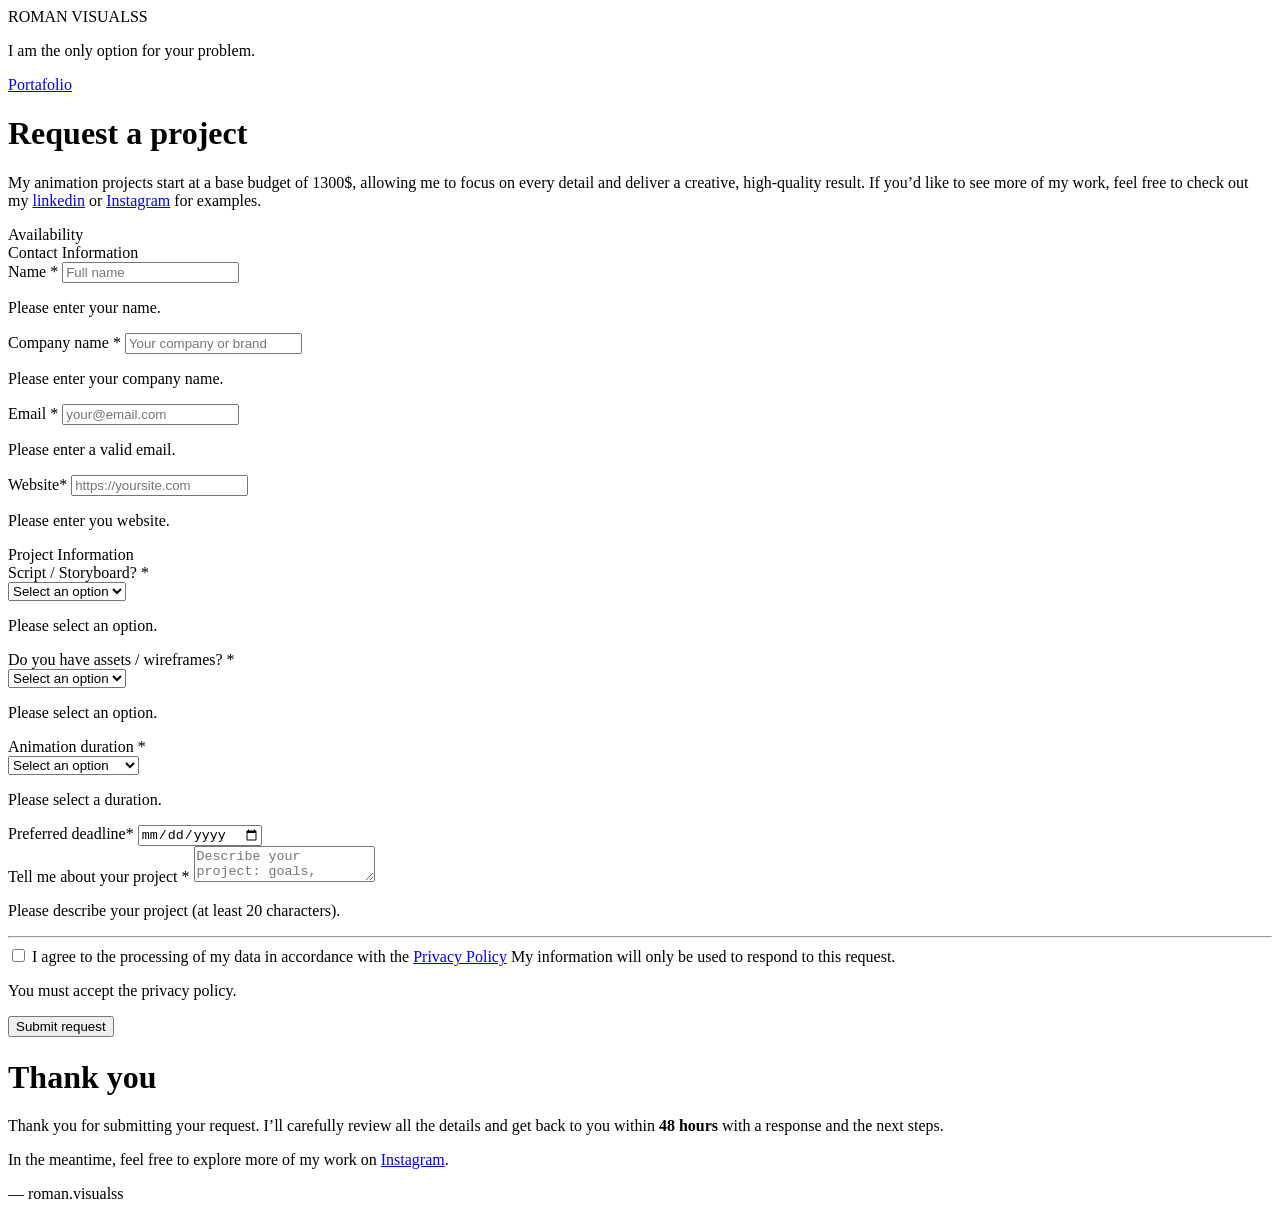
==== index.html @ cbd41017 "Add files via upload" ====
<!DOCTYPE html>
<html lang="en">
<head>
  <meta charset="UTF-8" />
  <meta name="viewport" content="width=device-width, initial-scale=1.0" />
  <title>Project Request | roman.visualss</title>
  <link href="https://fonts.googleapis.com/css2?family=Inter:wght@400;500;600&display=swap" rel="stylesheet">
  <link rel="stylesheet" href="style.css" />
</head>
<body>

<div class="top-bar">
  <span class="top-title">ROMAN <span class="grad">VISUALSS</span></span>
  <p class="top-tagline">
    <span class="line1">I am the only option</span>
    <span class="sub-line">for your problem.</span>
  </p>
</div>

<nav class="main-nav">
  <div class="nav-links">
<a href="#">Portafolio</a>
  </div>
</nav>

  <div class="container">

    <div id="formView">
      <h1>Request a project</h1>

      <p class="intro">
      My animation projects start at a base budget of 1300$, allowing me to focus on every detail and deliver a creative, high-quality result. If you’d like to see more of my work, feel free to check out my <a href="https://www.linkedin.com/in/ronald-manjarres/"target="_blank">linkedin</a> or <a href="https://www.instagram.com/roman.visualss/"target="_blank">Instagram</a> for examples.
      </p>

      <div class="avail">
        <span class="dot"></span>
        Availability
      </div>

<form id="projectForm" onsubmit="submitForm(event)" novalidate>

    
      <div class="section-title">Contact Information</div>

      <div class="field-row">
        <div class="field">
          <label>Name <span class="req">*</span></label>
          <input type="text" id="name" placeholder="Full name" />
          <p class="err-msg" id="err-name">Please enter your name.</p>
        </div>

        <div class="field">
          <label>Company name <span class="req">*</span></label>
          <input type="text" id="company" placeholder="Your company or brand" />
          <p class="err-msg" id="err-company">Please enter your company name.</p>
        </div>
      </div>

      <div class="field-row">
        <div class="field">
          <label>Email <span class="req">*</span></label>
          <input type="email" id="email" placeholder="your@email.com" />
          <p class="err-msg" id="err-email">Please enter a valid email.</p>
        </div>
        <div class="field">
          <label for="Website">Website<span class="req">*</span></label>
          <input type="url" id="website" placeholder="https://yoursite.com" />
          <p class="err-msg" id="err-website">Please enter you website.</p>
          </div>
        </div>


        <div class="section-title">Project Information</div>
 
        <div class="field-row">
          <div class="field">
            <label for="script">Script / Storyboard? <span class="req">*</span></label>
            <div class="select-wrap">
              
              <select id="script">
                <option value="" disabled selected>Select an option</option>
                <option value="yes">Yes, I have one</option>
                <option value="in-progress">In progress</option>
                <option value="no">Not yet</option>
              </select>
            </div>
            <p class="err-msg" id="err-script">Please select an option.</p>
          </div>

          <div class="field">
            <label for="assets">Do you have assets / wireframes? <span class="req">*</span></label>
            <div class="select-wrap">
              <select id="assets">
                <option value="" disabled selected>Select an option</option>
                <option value="yes">Yes</option>
                <option value="some">Some of them</option>
                <option value="no">No</option>
              </select>
            </div>
            <p class="err-msg" id="err-assets">Please select an option.</p>
          </div>
        </div>
 
        <div class="field-row">
          <div class="field">
            <label for="duration">Animation duration <span class="req">*</span></label>
            <div class="select-wrap">
              <select id="duration">
                <option value="" disabled selected>Select an option</option>
                <option value="under30">Under 30 seconds</option>
                <option value="30to60">30 – 60 seconds</option>
                <option value="1to2min">1 – 2 minutes</option>
                <option value="2to5min">2 – 5 minutes</option>
                <option value="over5min">Over 5 minutes</option>
              </select>
            </div>
            <p class="err-msg" id="err-duration">Please select a duration.</p>
          </div>

          <div class="field">
            <label for="deadline">Preferred deadline<span class="req">*</span></label>
            <input type="date" id="deadline" placeholder="e.g. August 2026" />
          </div>
        </div>
 
        <div class="field">
          <label for="message">Tell me about your project <span class="req">*</span></label>
          
          <textarea id="message" placeholder="Describe your project: goals, audience, visual references, style..."></textarea>
          <p class="err-msg" id="err-message">Please describe your project (at least 20 characters).</p>
        </div>
 
        <hr />
 
        <div class="privacy-row">
          <input type="checkbox" id="privacy" />
          <label class="privacy-label" for="privacy">
            I agree to the processing of my data in accordance with the
            <a href="privacy.html" target="_blank">Privacy Policy</a>
            My information will only be used to respond to this request.
          </label>
        </div>
        <p class="err-msg" id="err-privacy">You must accept the privacy policy.</p>
 
        <button type="submit" class="submit-btn">Submit request</button>
 
      </form>
    </div>
 
    
    <div id="successView" class="hidden success">
      <h1>Thank you</h1>
      <p>
      Thank you for submitting your request. I’ll carefully review all the details and get back to you within <strong>48 hours</strong> with a response and the next steps.
      </p>
      <p>
        In the meantime, feel free to explore more of my work on
        <a href="https://www.instagram.com/roman.visualss/" target="_blank">Instagram</a>.
      </p>
      <p class="signature">— roman.visualss</p>
    </div>
 
  </div>

  <script src="main.js"></script>

</body>
</html>
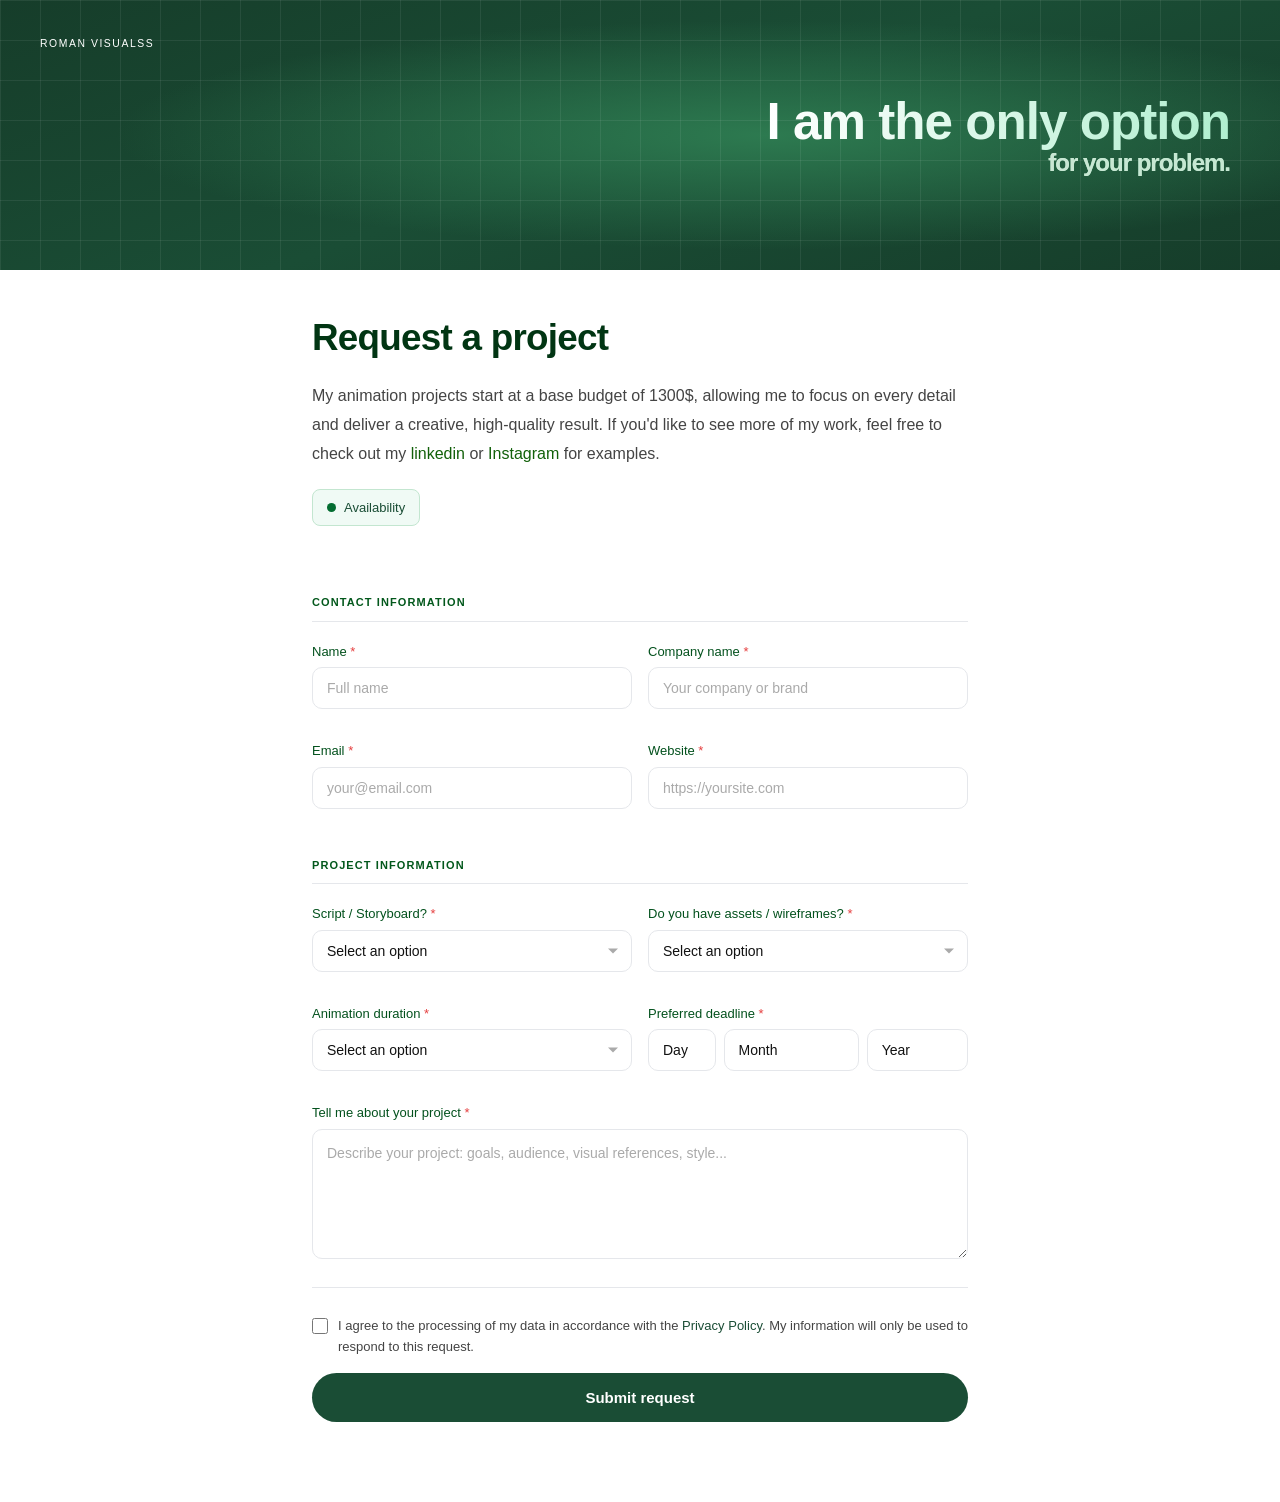
==== commit 01259bac: "Add files via upload" ====
--- a/index.html
+++ b/index.html
@@ -17,29 +17,22 @@
   </p>
 </div>
 
-<nav class="main-nav">
-  <div class="nav-links">
-<a href="#">Portafolio</a>
-  </div>
-</nav>
+<div class="container">
 
-  <div class="container">
+  <div id="formView">
+    <h1>Request a project</h1>
 
-    <div id="formView">
-      <h1>Request a project</h1>
+    <p class="intro">
+      My animation projects start at a base budget of 1300$, allowing me to focus on every detail and deliver a creative, high-quality result. If you'd like to see more of my work, feel free to check out my <a href="https://www.linkedin.com/in/ronald-manjarres/" target="_blank">linkedin</a> or <a href="https://www.instagram.com/roman.visualss/" target="_blank">Instagram</a> for examples.
+    </p>
 
-      <p class="intro">
-      My animation projects start at a base budget of 1300$, allowing me to focus on every detail and deliver a creative, high-quality result. If you’d like to see more of my work, feel free to check out my <a href="https://www.linkedin.com/in/ronald-manjarres/"target="_blank">linkedin</a> or <a href="https://www.instagram.com/roman.visualss/"target="_blank">Instagram</a> for examples.
-      </p>
+    <div class="avail">
+      <span class="dot"></span>
+      Availability
+    </div>
 
-      <div class="avail">
-        <span class="dot"></span>
-        Availability
-      </div>
+    <form id="projectForm" onsubmit="submitForm(event)" novalidate>
 
-<form id="projectForm" onsubmit="submitForm(event)" novalidate>
-
-    
       <div class="section-title">Contact Information</div>
 
       <div class="field-row">
@@ -48,7 +41,6 @@
           <input type="text" id="name" placeholder="Full name" />
           <p class="err-msg" id="err-name">Please enter your name.</p>
         </div>
-
         <div class="field">
           <label>Company name <span class="req">*</span></label>
           <input type="text" id="company" placeholder="Your company or brand" />
@@ -63,106 +55,123 @@
           <p class="err-msg" id="err-email">Please enter a valid email.</p>
         </div>
         <div class="field">
-          <label for="Website">Website<span class="req">*</span></label>
+          <label>Website <span class="req">*</span></label>
           <input type="url" id="website" placeholder="https://yoursite.com" />
-          <p class="err-msg" id="err-website">Please enter you website.</p>
+          <p class="err-msg" id="err-website">Please enter your website.</p>
+        </div>
+      </div>
+
+      <div class="section-title">Project Information</div>
+
+      <div class="field-row">
+        <div class="field">
+          <label for="script">Script / Storyboard? <span class="req">*</span></label>
+          <div class="select-wrap">
+            <select id="script">
+              <option value="" disabled selected>Select an option</option>
+              <option value="yes">Yes, I have one</option>
+              <option value="in-progress">In progress</option>
+              <option value="no">Not yet</option>
+            </select>
           </div>
+          <p class="err-msg" id="err-script">Please select an option.</p>
         </div>
+        <div class="field">
+          <label for="assets">Do you have assets / wireframes? <span class="req">*</span></label>
+          <div class="select-wrap">
+            <select id="assets">
+              <option value="" disabled selected>Select an option</option>
+              <option value="yes">Yes</option>
+              <option value="some">Some of them</option>
+              <option value="no">No</option>
+            </select>
+          </div>
+          <p class="err-msg" id="err-assets">Please select an option.</p>
+        </div>
+      </div>
 
+      <div class="field-row">
+        <div class="field">
+          <label for="duration">Animation duration <span class="req">*</span></label>
+          <div class="select-wrap">
+            <select id="duration">
+              <option value="" disabled selected>Select an option</option>
+              <option value="under30">Under 30 seconds</option>
+              <option value="30to60">30 – 60 seconds</option>
+              <option value="1to2min">1 – 2 minutes</option>
+              <option value="2to5min">2 – 5 minutes</option>
+              <option value="over5min">Over 5 minutes</option>
+            </select>
+          </div>
+          <p class="err-msg" id="err-duration">Please select a duration.</p>
+        </div>
+        <div class="field">
+          <label for="deadline-day">Preferred deadline <span class="req">*</span></label>
+          <div class="date-wrap">
+            <select id="deadline-day" class="date-part">
+              <option value="" disabled selected>Day</option>
+            </select>
+            <select id="deadline-month" class="date-part">
+              <option value="" disabled selected>Month</option>
+              <option value="01">January</option>
+              <option value="02">February</option>
+              <option value="03">March</option>
+              <option value="04">April</option>
+              <option value="05">May</option>
+              <option value="06">June</option>
+              <option value="07">July</option>
+              <option value="08">August</option>
+              <option value="09">September</option>
+              <option value="10">October</option>
+              <option value="11">November</option>
+              <option value="12">December</option>
+            </select>
+            <select id="deadline-year" class="date-part">
+              <option value="" disabled selected>Year</option>
+            </select>
+          </div>
+          <p class="err-msg" id="err-deadline">Please select a deadline.</p>
+        </div>
+      </div>
 
-        <div class="section-title">Project Information</div>
- 
-        <div class="field-row">
-          <div class="field">
-            <label for="script">Script / Storyboard? <span class="req">*</span></label>
-            <div class="select-wrap">
-              
-              <select id="script">
-                <option value="" disabled selected>Select an option</option>
-                <option value="yes">Yes, I have one</option>
-                <option value="in-progress">In progress</option>
-                <option value="no">Not yet</option>
-              </select>
-            </div>
-            <p class="err-msg" id="err-script">Please select an option.</p>
-          </div>
+      <div class="field">
+        <label for="message">Tell me about your project <span class="req">*</span></label>
+        <textarea id="message" placeholder="Describe your project: goals, audience, visual references, style..."></textarea>
+        <p class="err-msg" id="err-message">Please describe your project (at least 20 characters).</p>
+      </div>
 
-          <div class="field">
-            <label for="assets">Do you have assets / wireframes? <span class="req">*</span></label>
-            <div class="select-wrap">
-              <select id="assets">
-                <option value="" disabled selected>Select an option</option>
-                <option value="yes">Yes</option>
-                <option value="some">Some of them</option>
-                <option value="no">No</option>
-              </select>
-            </div>
-            <p class="err-msg" id="err-assets">Please select an option.</p>
-          </div>
-        </div>
- 
-        <div class="field-row">
-          <div class="field">
-            <label for="duration">Animation duration <span class="req">*</span></label>
-            <div class="select-wrap">
-              <select id="duration">
-                <option value="" disabled selected>Select an option</option>
-                <option value="under30">Under 30 seconds</option>
-                <option value="30to60">30 – 60 seconds</option>
-                <option value="1to2min">1 – 2 minutes</option>
-                <option value="2to5min">2 – 5 minutes</option>
-                <option value="over5min">Over 5 minutes</option>
-              </select>
-            </div>
-            <p class="err-msg" id="err-duration">Please select a duration.</p>
-          </div>
+      <hr />
 
-          <div class="field">
-            <label for="deadline">Preferred deadline<span class="req">*</span></label>
-            <input type="date" id="deadline" placeholder="e.g. August 2026" />
-          </div>
-        </div>
- 
-        <div class="field">
-          <label for="message">Tell me about your project <span class="req">*</span></label>
-          
-          <textarea id="message" placeholder="Describe your project: goals, audience, visual references, style..."></textarea>
-          <p class="err-msg" id="err-message">Please describe your project (at least 20 characters).</p>
-        </div>
- 
-        <hr />
- 
-        <div class="privacy-row">
-          <input type="checkbox" id="privacy" />
-          <label class="privacy-label" for="privacy">
-            I agree to the processing of my data in accordance with the
-            <a href="privacy.html" target="_blank">Privacy Policy</a>
-            My information will only be used to respond to this request.
-          </label>
-        </div>
-        <p class="err-msg" id="err-privacy">You must accept the privacy policy.</p>
- 
-        <button type="submit" class="submit-btn">Submit request</button>
- 
-      </form>
-    </div>
- 
-    
-    <div id="successView" class="hidden success">
-      <h1>Thank you</h1>
-      <p>
-      Thank you for submitting your request. I’ll carefully review all the details and get back to you within <strong>48 hours</strong> with a response and the next steps.
-      </p>
-      <p>
-        In the meantime, feel free to explore more of my work on
-        <a href="https://www.instagram.com/roman.visualss/" target="_blank">Instagram</a>.
-      </p>
-      <p class="signature">— roman.visualss</p>
-    </div>
- 
+      <div class="privacy-row">
+        <input type="checkbox" id="privacy" />
+        <label class="privacy-label" for="privacy">
+          I agree to the processing of my data in accordance with the
+          <a href="privacy.html" target="_blank">Privacy Policy</a>.
+          My information will only be used to respond to this request.
+        </label>
+      </div>
+      <p class="err-msg" id="err-privacy">You must accept the privacy policy.</p>
+
+      <button type="submit" class="submit-btn">Submit request</button>
+
+    </form>
   </div>
 
-  <script src="main.js"></script>
+  <div id="successView" class="hidden success">
+    <h1>Thank you</h1>
+    <p>
+      Thank you for submitting your request. I'll carefully review all the details and get back to you within <strong>48 hours</strong> with a response and the next steps.
+    </p>
+    <p>
+      In the meantime, feel free to explore more of my work on
+      <a href="https://www.instagram.com/roman.visualss/" target="_blank">Instagram</a>.
+    </p>
+    <p class="signature">— roman.visualss</p>
+  </div>
+
+</div>
+
+<script src="main.js"></script>
 
 </body>
 </html>
--- a/style.css
+++ b/style.css
@@ -0,0 +1,452 @@
+*, *::before, *::after { box-sizing: border-box; margin: 0; padding: 0; }
+
+body {
+  font-family: -apple-system, 'SF Pro Display', 'Helvetica Neue', sans-serif;
+  background: #fff;
+  color: #111;
+  font-size: 15px;
+  line-height: 1.5;
+}
+
+.top-bar {
+  position: relative;
+  overflow: hidden;
+  background-color: #1a4d35;
+  background-image:
+    radial-gradient(ellipse at 60% 50%, #2d7a50 0%, transparent 60%),
+    linear-gradient(160deg, #163d2a 0%, #1a4d35 50%, #163d2a 100%);
+  color: #fff;
+  padding: 40px 50px;
+  min-height: 300px;
+  display: flex;
+  flex-direction: column;
+  align-items: flex-start;
+  justify-content: flex-start;
+}
+
+.top-bar::before {
+  content: '';
+  position: absolute;
+  inset: 0;
+  background-image:
+    linear-gradient(rgba(255,255,255,0.07) 1px, transparent 1px),
+    linear-gradient(90deg, rgba(255,255,255,0.07) 1px, transparent 1px);
+  background-size: 40px 40px;
+  pointer-events: none;
+  z-index: 0;
+}
+
+.top-title {
+  font-size: 0.65rem;
+  font-weight: 400;
+  letter-spacing: 0.15em;
+  margin: 0;
+  position: relative; 
+  z-index: 1;
+}
+
+.top-tagline {
+  font-family: 'Inter', sans-serif;
+  font-size: 3.8rem;
+  font-weight: 700;
+  letter-spacing: -1px;
+  line-height: 1.1;
+  width: 100%;
+  margin: 0;
+  position: absolute;
+  top: 50%;
+  left: 0;
+  padding: 0 50px;
+  box-sizing: border-box;
+  transform: translateY(-50%);
+  z-index: 1;
+  background: linear-gradient(90deg, #ffffff 60%, #a8edca 100%);
+  -webkit-background-clip: text;
+  -webkit-text-fill-color: transparent;
+  background-clip: text;
+  text-align: right;         
+}
+
+.top-tagline span {
+  display: block;
+  font-size: 3.8rem;
+}
+
+.sub-line {
+  font-size: 1.7rem;         
+  -webkit-text-fill-color: rgba(200,230,210,0.90); 
+  background: none;          
+  text-align: right;        
+  padding-left: 0;
+}
+
+.top-tagline .sub-line {
+  font-size: 1.7rem;
+  -webkit-text-fill-color: rgba(200,230,210,0.90); 
+  background: none;          
+  text-align: right;        
+  padding-left: 0;
+}
+
+.container {
+  width: 100%;
+  max-width: 720px;
+  margin: 0 auto;
+  padding: 48px 40px 80px;
+}
+
+h1 {
+  font-family: -apple-system, 'SF Pro Display', 'Helvetica Neue', sans-serif;
+  font-size: 2.6rem;
+  font-weight: 700;
+  margin-bottom: 24px;
+  color: #013513;
+  line-height: 1.1;
+  letter-spacing: -0.02em;
+}
+
+
+.intro {
+  font-family: -apple-system, 'SF Pro Display', 'Helvetica Neue', sans-serif;
+  font-size: 16px;
+  color: #444;
+  margin-bottom: 20px;
+  line-height: 1.8;
+}
+
+.intro a {
+  color: #116009;
+  text-decoration: none;
+}
+.intro a:hover { text-decoration: underline; }
+
+
+.avail {
+  display: inline-flex;
+  align-items: center;
+  gap: 8px;
+  font-size: 13px;
+  color: #1a4d35;
+  margin-bottom: 36px;
+  padding: 8px 14px;
+  background: #f0faf5;
+  border: 1px solid #c3e6d0;
+  border-radius: 8px;
+}
+
+.dot {
+  width: 9px;
+  height: 9px;
+  border-radius: 50%;
+  background: #046d32;
+  flex-shrink: 0;
+  animation: pulse 2s ease-in-out infinite;
+}
+
+@keyframes pulse {
+  0%, 100% { opacity: 1; transform: scale(1); }
+  50%       { opacity: 0.4; transform: scale(0.8); }
+}
+
+
+.section-title {
+  font-size: 11px;
+  font-weight: 600;
+  color: #03581c;
+  letter-spacing: 0.1em;
+  text-transform: uppercase;
+  margin: 32px 0 20px;
+  padding-bottom: 10px;
+  border-bottom: 1px solid #e5e7eb;
+}
+
+
+.field-row {
+  display: grid;
+  grid-template-columns: 1fr 1fr;
+  gap: 16px;
+  margin-bottom: 16px;
+}
+
+.field {
+  display: flex;
+  flex-direction: column;
+  gap: 6px;
+  margin-bottom: 16px;
+}
+
+label {
+  font-size: 13px;
+  font-weight: 500;
+  color: #03511d;
+}
+
+.req { color: #e53e3e; }
+
+input[type="text"],
+input[type="email"],
+input[type="url"],
+textarea {
+  width: 100%;
+  border: 1.5px solid #e5e7eb;
+  border-radius: 10px;
+  padding: 12px 14px;
+  font-family: -apple-system, 'SF Pro Display', 'Helvetica Neue', sans-serif;
+  font-size: 14px;
+  color: #095c01;
+  background: #fff;
+  outline: none;
+  transition: border-color 0.2s, box-shadow 0.2s;
+}
+
+input::placeholder, textarea::placeholder { color: #aaa; }
+
+input:focus, textarea:focus, select:focus {
+  border-color: #2d7a50;
+  box-shadow: 0 0 0 3px rgba(45,122,80,0.15);
+}
+
+input.error,
+select.error,
+textarea.error {
+  border-color: #e53e3e;
+  box-shadow: 0 0 0 3px rgba(229,62,62,0.1);
+}
+
+
+.select-wrap { position: relative; }
+
+.select-wrap::after {
+  content: '';
+  position: absolute;
+  right: 14px;
+  top: 50%;
+  transform: translateY(-50%);
+  width: 0; height: 0;
+  border-left: 5px solid transparent;
+  border-right: 5px solid transparent;
+  border-top: 5px solid #aaa;
+  pointer-events: none;
+}
+
+select {
+  width: 100%;
+  border: 1.5px solid #e5e7eb;
+  border-radius: 10px;
+  padding: 12px 14px;
+  font-family: -apple-system, 'SF Pro Display', 'Helvetica Neue', sans-serif;
+  font-size: 14px;
+  color: #111;
+  background: #fff;
+  outline: none;
+  appearance: none;
+  -webkit-appearance: none;
+  cursor: pointer;
+  transition: border-color 0.2s, box-shadow 0.2s;
+}
+
+select:focus { border-color: #2d7a50; box-shadow: 0 0 0 3px rgba(45,122,80,0.15); }
+
+
+textarea {
+  resize: vertical;
+  min-height: 130px;
+  line-height: 1.6;
+}
+
+
+.err-msg {
+  font-size: 12px;
+  color: #e53e3e;
+  margin-top: 2px;
+  display: none;
+}
+.err-msg.show { display: block; }
+
+hr {
+  border: none;
+  border-top: 1.5px solid #e5e7eb;
+  margin: 28px 0;
+}
+
+
+.privacy-row {
+  display: flex;
+  align-items: flex-start;
+  gap: 10px;
+  margin-bottom: 8px;
+}
+
+.privacy-row input[type="checkbox"] {
+  width: 16px;
+  height: 16px;
+  margin-top: 2px;
+  accent-color: #1a4d35;
+  flex-shrink: 0;
+  border-radius: 4px;
+}
+
+.privacy-label {
+  font-size: 13px;
+  color: #444;
+  line-height: 1.6;
+  cursor: pointer;
+}
+
+.privacy-label a {
+  color: #1a4d35;
+  text-decoration: none;
+}
+.privacy-label a:hover { text-decoration: underline; }
+
+
+.submit-btn {
+  width: 100%;
+  margin-top: 8px;
+  background: #1a4d35;
+  color: #fff;
+  border: none;
+  border-radius: 50px;
+  padding: 16px;
+  font-family: -apple-system, 'SF Pro Display', 'Helvetica Neue', sans-serif;
+  font-size: 15px;
+  font-weight: 600;
+  cursor: pointer;
+  transition: background 0.2s, transform 0.1s;
+}
+
+.submit-btn:hover { background: #163d2a; }
+.submit-btn:active { transform: scale(0.99); }
+.submit-btn:disabled { background: #aaa; cursor: not-allowed; }
+
+
+.success { padding: 20px 0; }
+.success h1 { font-size: 1.6rem; margin-bottom: 20px; }
+.success p {
+  color: #333;
+  line-height: 1.75;
+  margin-bottom: 16px;
+  max-width: 620px;
+}
+.signature {
+  font-weight: 700;
+  color: #111 !important;
+  margin-top: 24px;
+}
+
+.hidden { display: none; }
+
+
+.date-wrap {
+  display: grid;
+  grid-template-columns: 1fr 2fr 1.5fr;
+  gap: 8px;
+}
+
+.date-part {
+  width: 100%;
+  border: 1.5px solid #e5e7eb;
+  border-radius: 10px;
+  padding: 12px 14px;
+  font-family: -apple-system, 'SF Pro Display', 'Helvetica Neue', sans-serif;
+  font-size: 14px;
+  color: #111;
+  background: #fff;
+  outline: none;
+  appearance: none;
+  -webkit-appearance: none;
+  cursor: pointer;
+  transition: border-color 0.2s, box-shadow 0.2s;
+}
+
+.date-part:focus {
+  border-color: #2d7a50;
+  box-shadow: 0 0 0 3px rgba(45,122,80,0.15);
+}
+@media (max-width: 480px) {
+  .top-bar {
+    padding: 24px 20px;
+    min-height: 180px;
+  }
+  .top-tagline {
+    padding: 0 20px;
+  }
+  .top-tagline span {
+    font-size: 1.5rem;
+  }
+  .top-tagline .sub-line {
+    font-size: 0.85rem;
+  }
+  .field-row {
+    grid-template-columns: 1fr;
+  }
+  h1 {
+    font-size: 1.6rem;
+  }
+  .container {
+    padding: 32px 16px 60px;
+  }
+}
+
+@media (min-width: 481px) and (max-width: 768px) {
+  .top-bar {
+    padding: 30px 30px;
+    min-height: 240px;
+  }
+  .top-tagline span {
+    font-size: 2.8rem;
+  }
+  .top-tagline .sub-line {
+    font-size: 1.3rem;
+  }
+  .field-row {
+    grid-template-columns: 1fr;
+  }
+  h1 {
+    font-size: 2rem;
+  }
+  .main-nav {
+    padding: 14px 24px;
+  }
+  .container {
+    padding: 40px 24px 70px;
+  }
+}
+
+@media (min-width: 769px) and (max-width: 1280px) {
+  .top-bar {
+    padding: 36px 40px;
+    min-height: 270px;
+  }
+  .top-tagline span {
+    font-size: 3.2rem;
+  }
+  .top-tagline .sub-line {
+    font-size: 1.5rem;
+  }
+  h1 {
+    font-size: 2.3rem;
+  }
+  .container {
+    padding: 48px 32px 80px;
+  }
+}
+
+@media (min-width: 1281px) {
+  .top-bar {
+    min-height: 320px;
+  }
+  .top-tagline span {
+    font-size: 4.2rem;
+  }
+  .top-tagline .sub-line {
+    font-size: 2rem;
+  }
+  h1 {
+    font-size: 2.8rem;
+  }
+  .container {
+    max-width: 720px;
+    padding: 48px 40px 80px;
+  }
+}
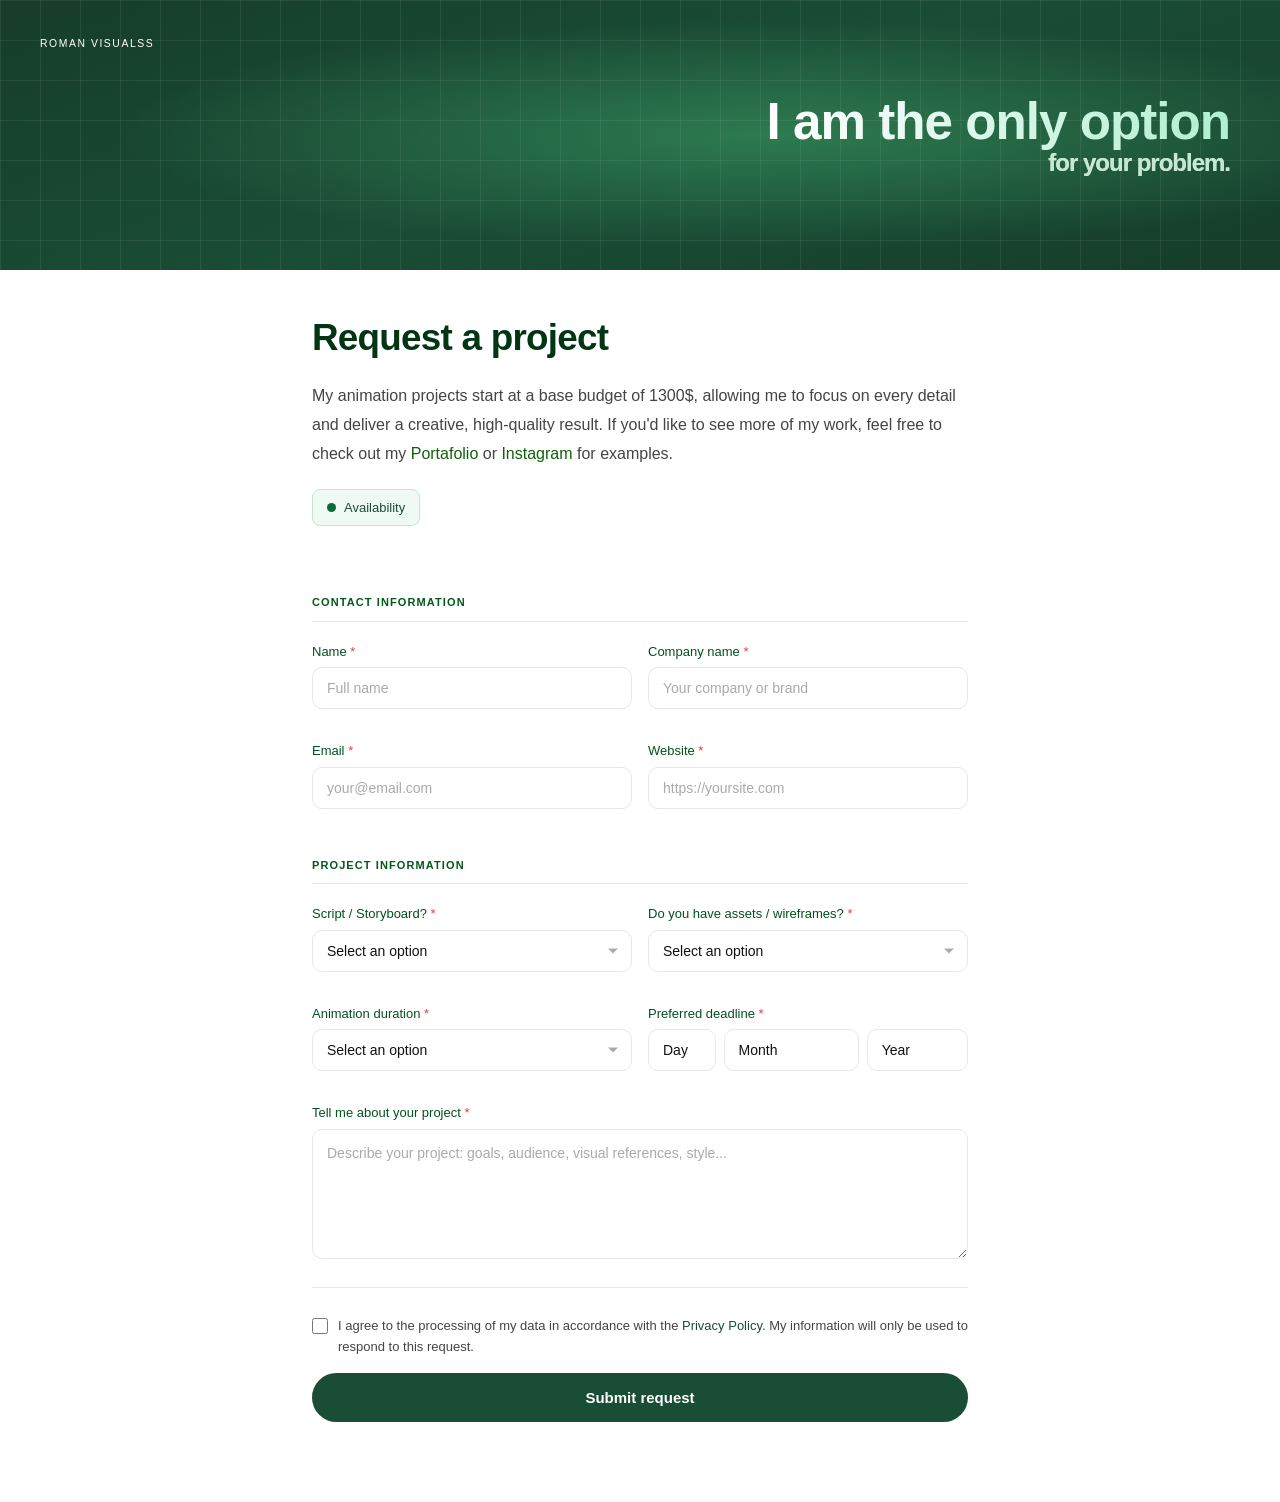
==== commit 8f56a142: "Update index.html" ====
--- a/index.html
+++ b/index.html
@@ -23,7 +23,7 @@
     <h1>Request a project</h1>
 
     <p class="intro">
-      My animation projects start at a base budget of 1300$, allowing me to focus on every detail and deliver a creative, high-quality result. If you'd like to see more of my work, feel free to check out my <a href="https://www.linkedin.com/in/ronald-manjarres/" target="_blank">linkedin</a> or <a href="https://www.instagram.com/roman.visualss/" target="_blank">Instagram</a> for examples.
+      My animation projects start at a base budget of 1300$, allowing me to focus on every detail and deliver a creative, high-quality result. If you'd like to see more of my work, feel free to check out my <a href="https://www.behance.net/ronaldmaldonado5" target="_blank">Portafolio</a> or <a href="https://www.instagram.com/roman.visualss/" target="_blank">Instagram</a> for examples.
     </p>
 
     <div class="avail">
@@ -175,4 +175,4 @@
 
 </body>
 </html>
- + 
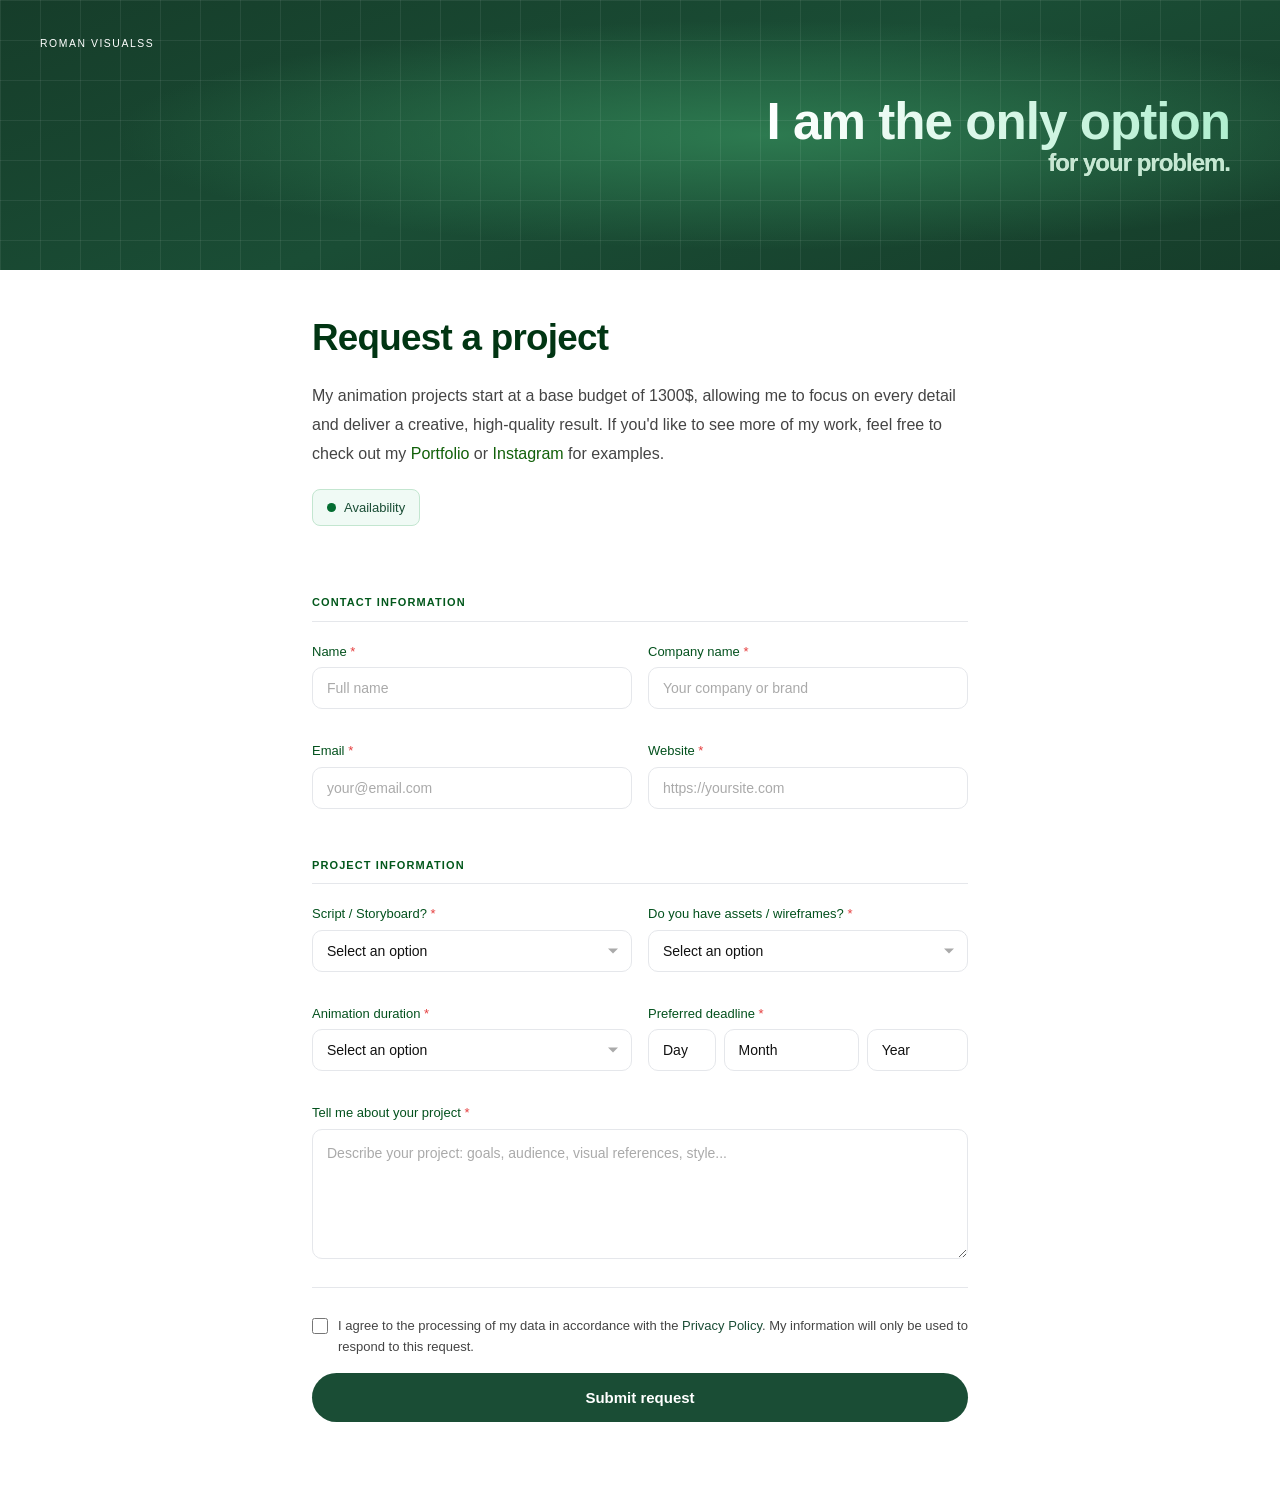
==== commit 664265d9: "Update index.html" ====
--- a/index.html
+++ b/index.html
@@ -23,7 +23,7 @@
     <h1>Request a project</h1>
 
     <p class="intro">
-      My animation projects start at a base budget of 1300$, allowing me to focus on every detail and deliver a creative, high-quality result. If you'd like to see more of my work, feel free to check out my <a href="https://www.behance.net/ronaldmaldonado5" target="_blank">Portafolio</a> or <a href="https://www.instagram.com/roman.visualss/" target="_blank">Instagram</a> for examples.
+      My animation projects start at a base budget of 1300$, allowing me to focus on every detail and deliver a creative, high-quality result. If you'd like to see more of my work, feel free to check out my <a href="https://www.behance.net/ronaldmaldonado5" target="_blank">Portfolio</a> or <a href="https://www.instagram.com/roman.visualss/" target="_blank">Instagram</a> for examples.
     </p>
 
     <div class="avail">
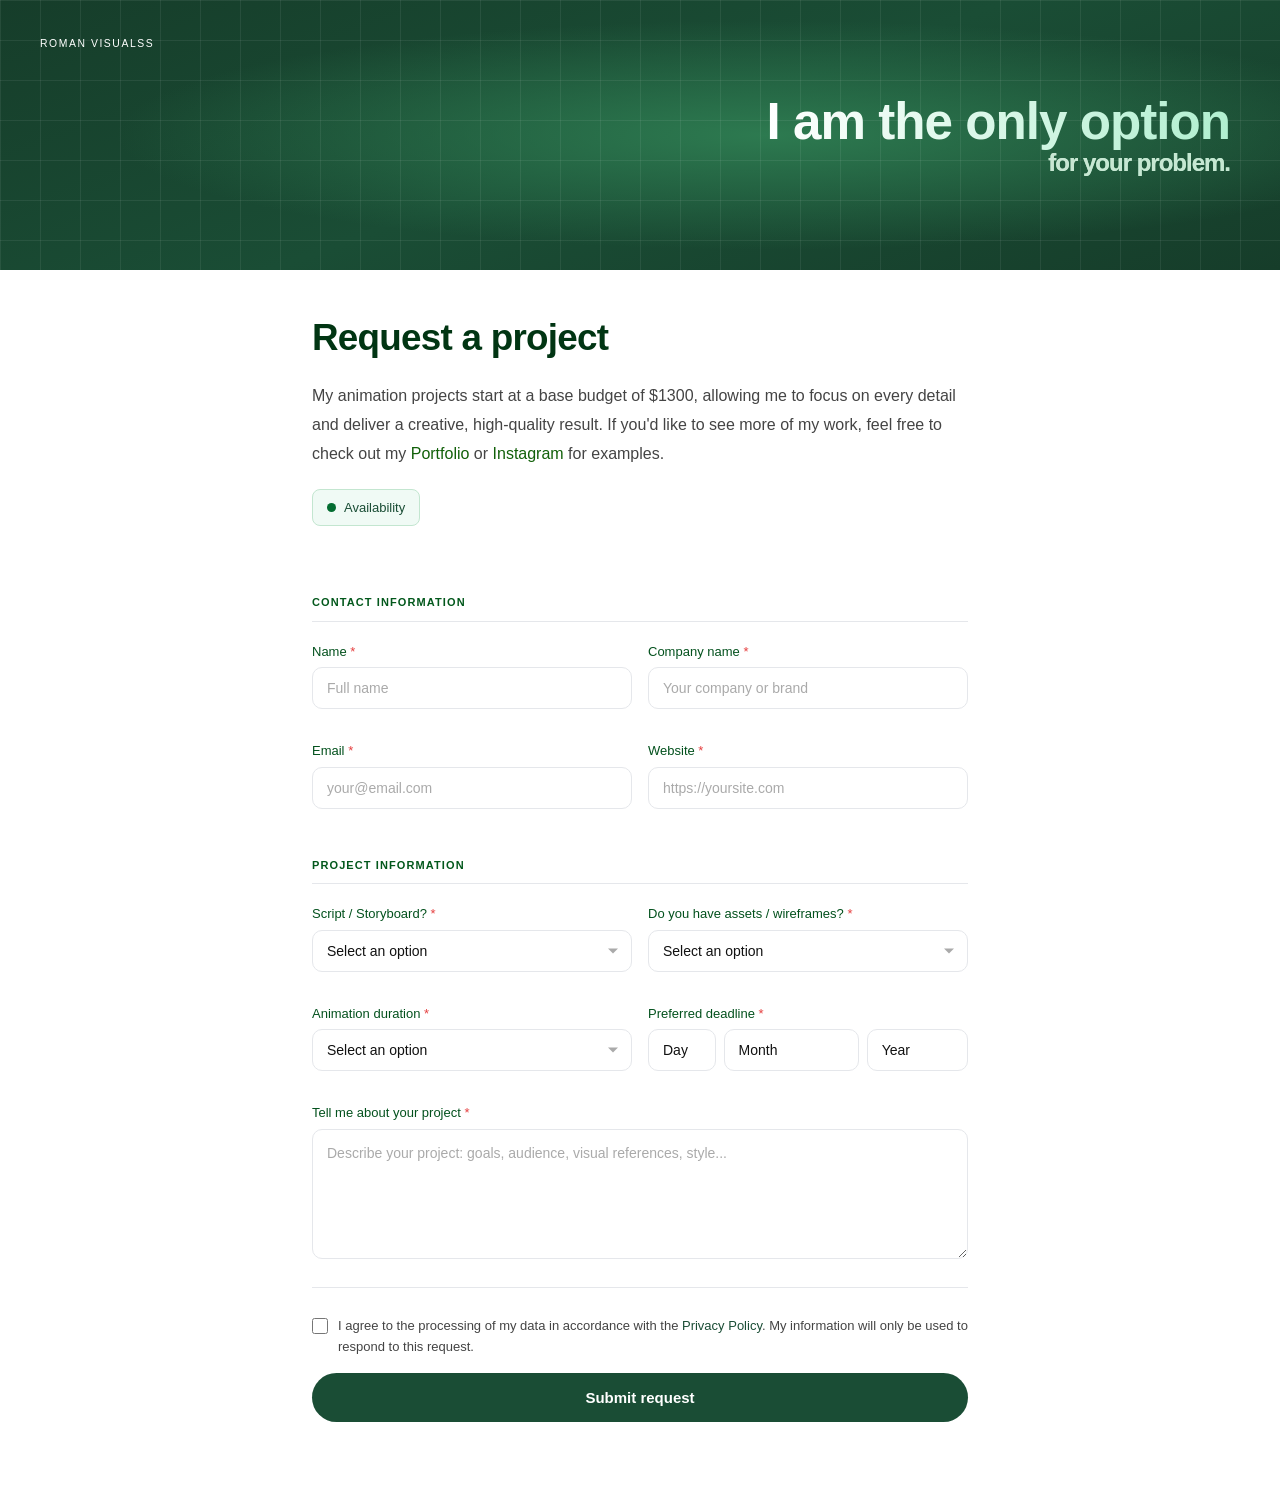
==== commit 5cde9e39: "index.html" ====
--- a/index.html
+++ b/index.html
@@ -23,7 +23,7 @@
     <h1>Request a project</h1>
 
     <p class="intro">
-      My animation projects start at a base budget of 1300$, allowing me to focus on every detail and deliver a creative, high-quality result. If you'd like to see more of my work, feel free to check out my <a href="https://www.behance.net/ronaldmaldonado5" target="_blank">Portfolio</a> or <a href="https://www.instagram.com/roman.visualss/" target="_blank">Instagram</a> for examples.
+      My animation projects start at a base budget of $1300, allowing me to focus on every detail and deliver a creative, high-quality result. If you'd like to see more of my work, feel free to check out my <a href="https://www.behance.net/ronaldmaldonado5" target="_blank">Portfolio</a> or <a href="https://www.instagram.com/roman.visualss/" target="_blank">Instagram</a> for examples.
     </p>
 
     <div class="avail">
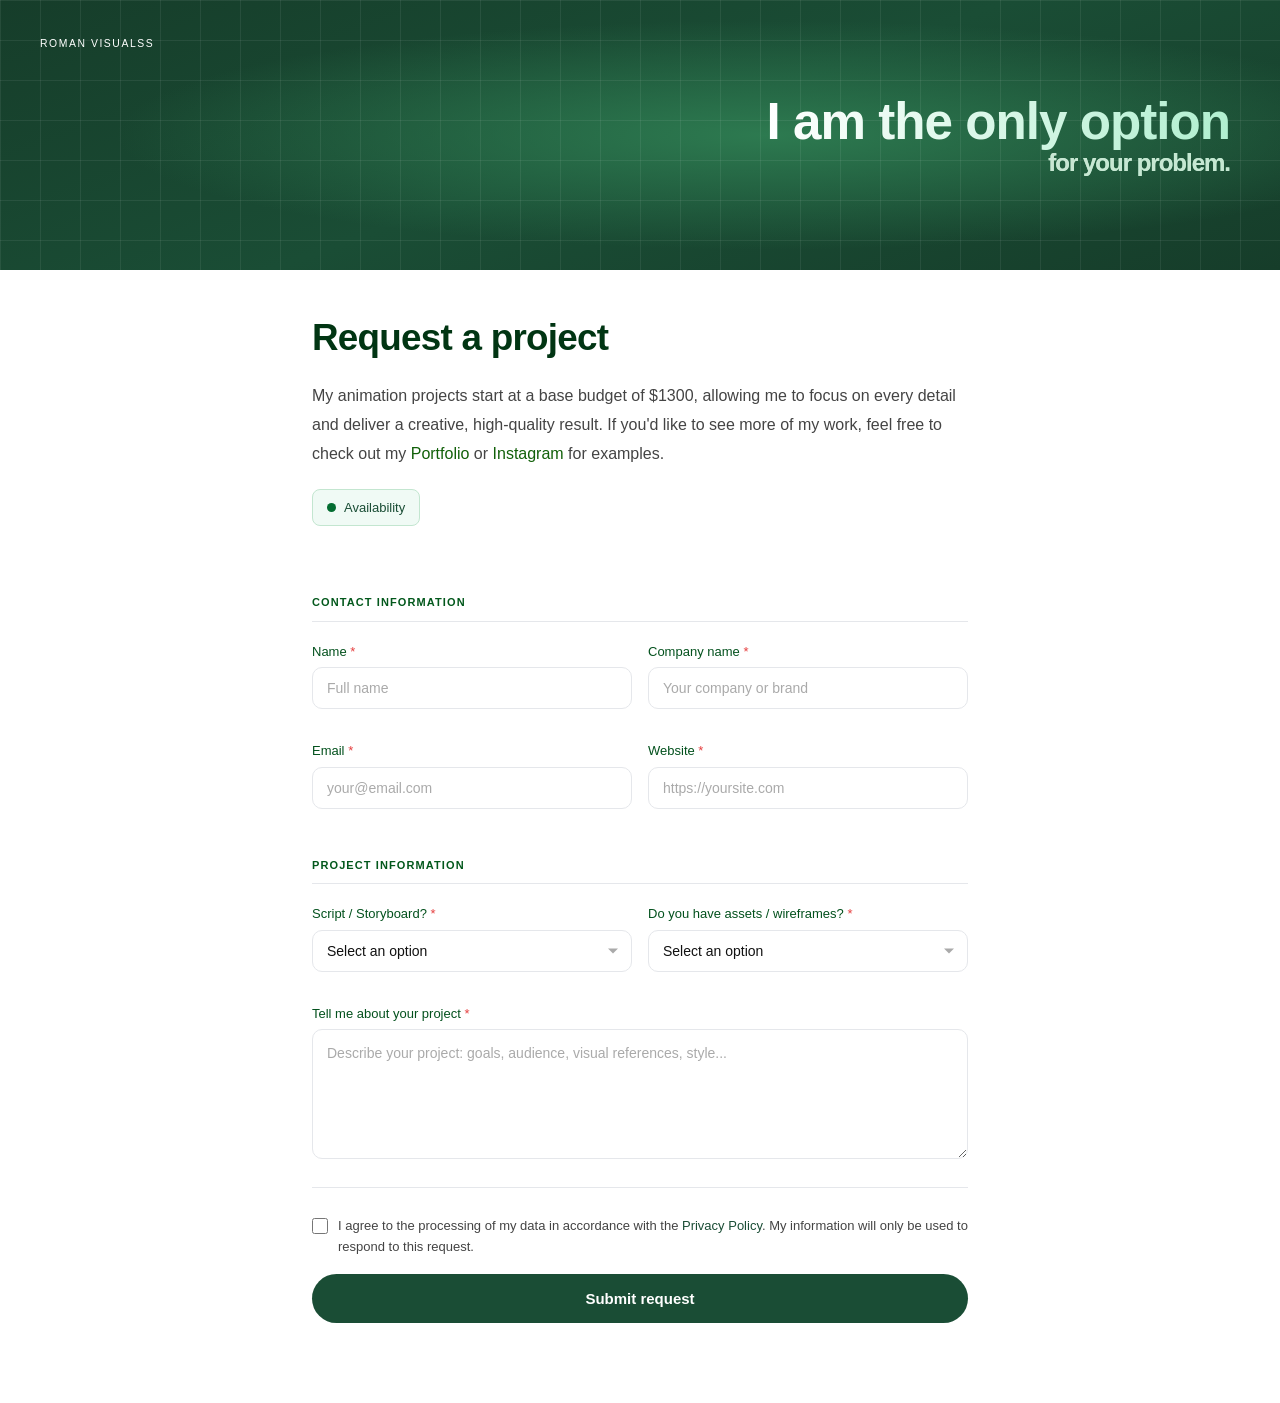
==== commit a1491b3e: "Update index.html" ====
--- a/index.html
+++ b/index.html
@@ -5,6 +5,7 @@
   <meta name="viewport" content="width=device-width, initial-scale=1.0" />
   <title>Project Request | roman.visualss</title>
   <link href="https://fonts.googleapis.com/css2?family=Inter:wght@400;500;600&display=swap" rel="stylesheet">
+  <link rel="icon" type="image/x-icon" href="FotoempresaIcon.ico">
   <link rel="stylesheet" href="style.css" />
 </head>
 <body>
@@ -90,50 +91,6 @@
         </div>
       </div>
 
-      <div class="field-row">
-        <div class="field">
-          <label for="duration">Animation duration <span class="req">*</span></label>
-          <div class="select-wrap">
-            <select id="duration">
-              <option value="" disabled selected>Select an option</option>
-              <option value="under30">Under 30 seconds</option>
-              <option value="30to60">30 – 60 seconds</option>
-              <option value="1to2min">1 – 2 minutes</option>
-              <option value="2to5min">2 – 5 minutes</option>
-              <option value="over5min">Over 5 minutes</option>
-            </select>
-          </div>
-          <p class="err-msg" id="err-duration">Please select a duration.</p>
-        </div>
-        <div class="field">
-          <label for="deadline-day">Preferred deadline <span class="req">*</span></label>
-          <div class="date-wrap">
-            <select id="deadline-day" class="date-part">
-              <option value="" disabled selected>Day</option>
-            </select>
-            <select id="deadline-month" class="date-part">
-              <option value="" disabled selected>Month</option>
-              <option value="01">January</option>
-              <option value="02">February</option>
-              <option value="03">March</option>
-              <option value="04">April</option>
-              <option value="05">May</option>
-              <option value="06">June</option>
-              <option value="07">July</option>
-              <option value="08">August</option>
-              <option value="09">September</option>
-              <option value="10">October</option>
-              <option value="11">November</option>
-              <option value="12">December</option>
-            </select>
-            <select id="deadline-year" class="date-part">
-              <option value="" disabled selected>Year</option>
-            </select>
-          </div>
-          <p class="err-msg" id="err-deadline">Please select a deadline.</p>
-        </div>
-      </div>
-
       <div class="field">
         <label for="message">Tell me about your project <span class="req">*</span></label>
         <textarea id="message" placeholder="Describe your project: goals, audience, visual references, style..."></textarea>
